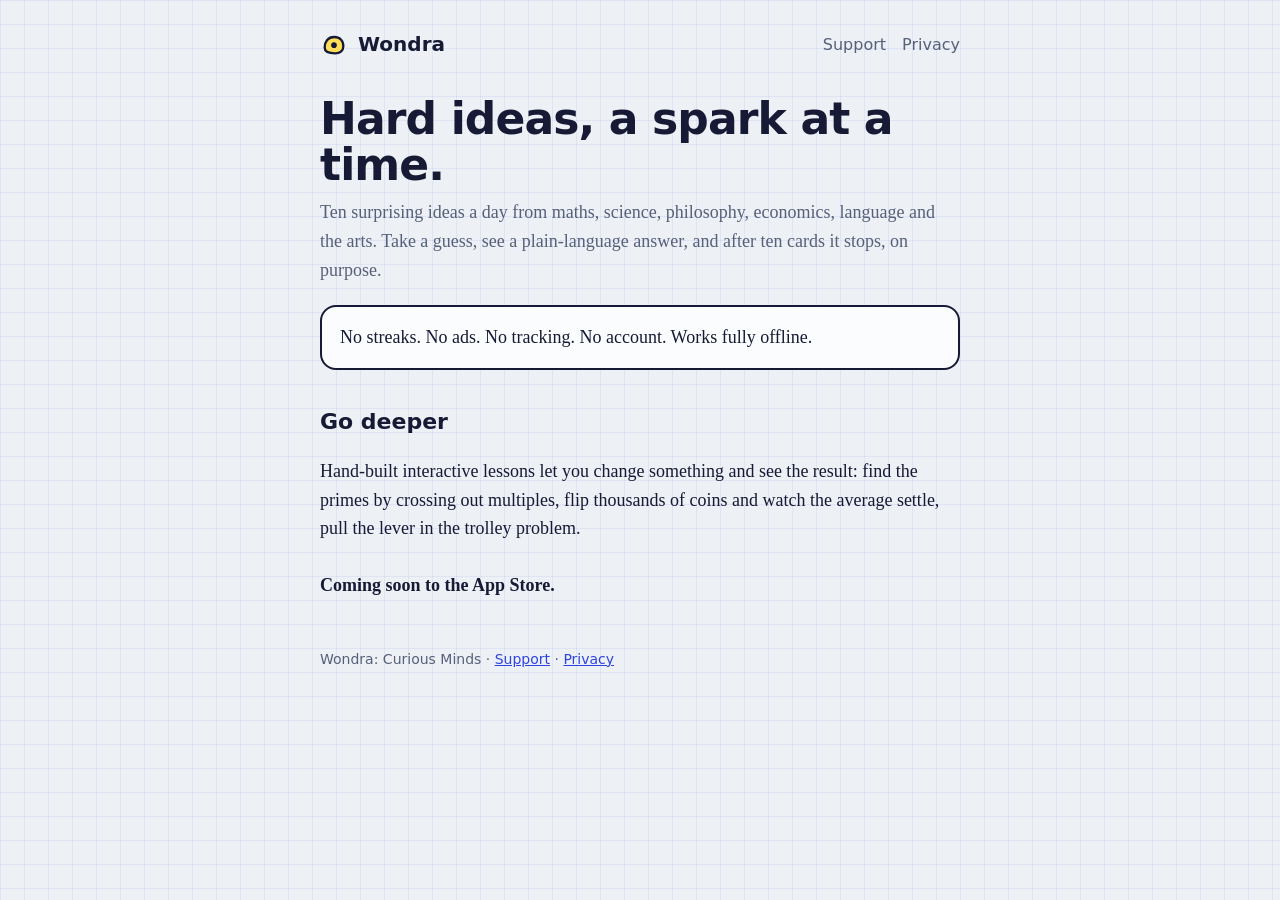
==== index.html @ 13748898 "Wondra site: home, privacy policy, support Co-Authored-By: Claude Opus 5.5 <noreply@anthropic.com>" ====
<!doctype html>
<html lang="en">
<head>
  <meta charset="utf-8">
  <meta name="viewport" content="width=device-width, initial-scale=1">
  <title>Wondra: Curious Minds</title>
  <meta name="description" content="Ten surprising ideas a day from maths, science, philosophy, economics and more. Guess, then see the answer. Then it stops.">
  <link rel="icon" href="logo.svg" type="image/svg+xml">
  <link rel="stylesheet" href="style.css">
</head>
<body>
  <div class="wrap">
    <nav>
      <a class="brand" href="index.html"><img src="logo.svg" alt="" width="28" height="28">Wondra</a>
      <div class="links"><a href="support.html">Support</a><a href="privacy.html">Privacy</a></div>
    </nav>

    <h1>Hard ideas, a spark at a time.</h1>
    <p class="lede">Ten surprising ideas a day from maths, science, philosophy, economics, language and the arts. Take a guess, see a plain-language answer, and after ten cards it stops, on purpose.</p>

    <div class="panel"><p>No streaks. No ads. No tracking. No account. Works fully offline.</p></div>

    <h2>Go deeper</h2>
    <p>Hand-built interactive lessons let you change something and see the result: find the primes by crossing out multiples, flip thousands of coins and watch the average settle, pull the lever in the trolley problem.</p>

    <p style="margin-top:28px"><strong>Coming soon to the App Store.</strong></p>
    <footer>Wondra: Curious Minds · <a href="support.html">Support</a> · <a href="privacy.html">Privacy</a></footer>
  </div>
</body>
</html>
---- style.css ----
/* Wondra site: the app's graph-paper notebook look, no external requests. */
:root{--paper:#EDF0F5;--ink:#161A35;--muted:#566079;--line:rgba(22,26,53,.16);--hi:#FFDE59;--surface:#FBFCFE;--accent:#2D44E0}
*{box-sizing:border-box}
html,body{margin:0}
body{color:var(--ink);background-color:var(--paper);
  background-image:linear-gradient(rgba(45,68,224,.07) 1px,transparent 1px),linear-gradient(90deg,rgba(45,68,224,.07) 1px,transparent 1px);
  background-size:24px 24px;font-family:"Iowan Old Style",Georgia,serif;font-size:18px;line-height:1.6;-webkit-font-smoothing:antialiased}
.wrap{max-width:680px;margin:0 auto;padding:28px 20px 72px}
.brand{display:flex;align-items:center;gap:10px;font-family:"Avenir Next","Trebuchet MS",system-ui,sans-serif;font-weight:700;font-size:20px;color:var(--ink);text-decoration:none}
nav{display:flex;justify-content:space-between;align-items:center;gap:12px;margin-bottom:36px;flex-wrap:wrap}
nav .links a{font-family:"Avenir Next",system-ui,sans-serif;font-size:16px;color:var(--muted);margin-left:16px;text-decoration:none}
nav .links a[aria-current]{color:var(--ink);font-weight:600}
h1{font-family:"Avenir Next","Trebuchet MS",system-ui,sans-serif;font-weight:700;font-size:clamp(32px,8vw,44px);line-height:1.05;letter-spacing:-.02em;margin:0 0 10px}
h2{font-family:"Avenir Next",system-ui,sans-serif;font-weight:700;font-size:22px;margin:34px 0 8px}
.lede{color:var(--muted);margin:0 0 8px}
.updated{font-family:"Avenir Next",system-ui,sans-serif;font-size:14px;color:var(--muted);margin:0 0 24px}
.panel{background:var(--surface);border:2px solid var(--ink);border-radius:16px;padding:16px 18px;margin:20px 0}
.panel p{margin:0}
a{color:var(--accent)}
a:focus-visible{outline:3px solid var(--accent);outline-offset:2px}
.hl{background:linear-gradient(transparent 55%,var(--hi) 55%);padding:0 2px}
ul{padding-left:22px}
footer{margin-top:48px;font-family:"Avenir Next",system-ui,sans-serif;font-size:14px;color:var(--muted)}
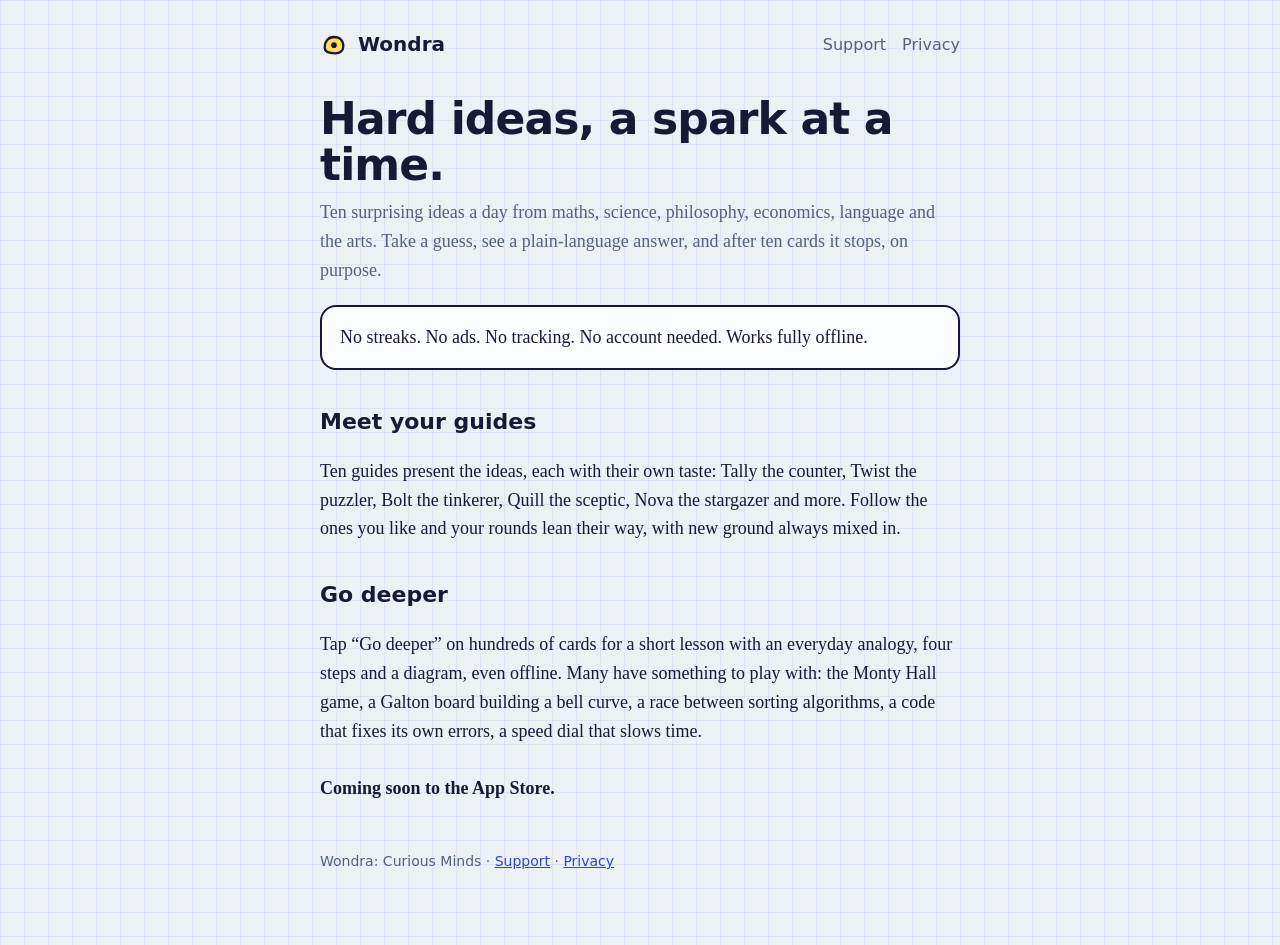
==== commit a1f7c0e6: "Home page: guides, deep dives, no account needed Co-Authored-By: Claude Opus 5.5 <noreply@anthropic." ====
--- a/index.html
+++ b/index.html
@@ -18,10 +18,13 @@
     <h1>Hard ideas, a spark at a time.</h1>
     <p class="lede">Ten surprising ideas a day from maths, science, philosophy, economics, language and the arts. Take a guess, see a plain-language answer, and after ten cards it stops, on purpose.</p>
 
-    <div class="panel"><p>No streaks. No ads. No tracking. No account. Works fully offline.</p></div>
+    <div class="panel"><p>No streaks. No ads. No tracking. No account needed. Works fully offline.</p></div>
+
+    <h2>Meet your guides</h2>
+    <p>Ten guides present the ideas, each with their own taste: Tally the counter, Twist the puzzler, Bolt the tinkerer, Quill the sceptic, Nova the stargazer and more. Follow the ones you like and your rounds lean their way, with new ground always mixed in.</p>
 
     <h2>Go deeper</h2>
-    <p>Hand-built interactive lessons let you change something and see the result: find the primes by crossing out multiples, flip thousands of coins and watch the average settle, pull the lever in the trolley problem.</p>
+    <p>Tap “Go deeper” on hundreds of cards for a short lesson with an everyday analogy, four steps and a diagram, even offline. Many have something to play with: the Monty Hall game, a Galton board building a bell curve, a race between sorting algorithms, a code that fixes its own errors, a speed dial that slows time.</p>
 
     <p style="margin-top:28px"><strong>Coming soon to the App Store.</strong></p>
     <footer>Wondra: Curious Minds · <a href="support.html">Support</a> · <a href="privacy.html">Privacy</a></footer>
--- a/style.css
+++ b/style.css
@@ -21,3 +21,5 @@
 .hl{background:linear-gradient(transparent 55%,var(--hi) 55%);padding:0 2px}
 ul{padding-left:22px}
 footer{margin-top:48px;font-family:"Avenir Next",system-ui,sans-serif;font-size:14px;color:var(--muted)}
+.store-btn{display:inline-block;background:var(--ink);color:#fff;text-decoration:none;font-family:"Avenir Next",system-ui,sans-serif;font-weight:600;font-size:17px;padding:14px 22px;border-radius:14px}
+.small{font-size:15px;color:var(--muted);margin-top:8px}
